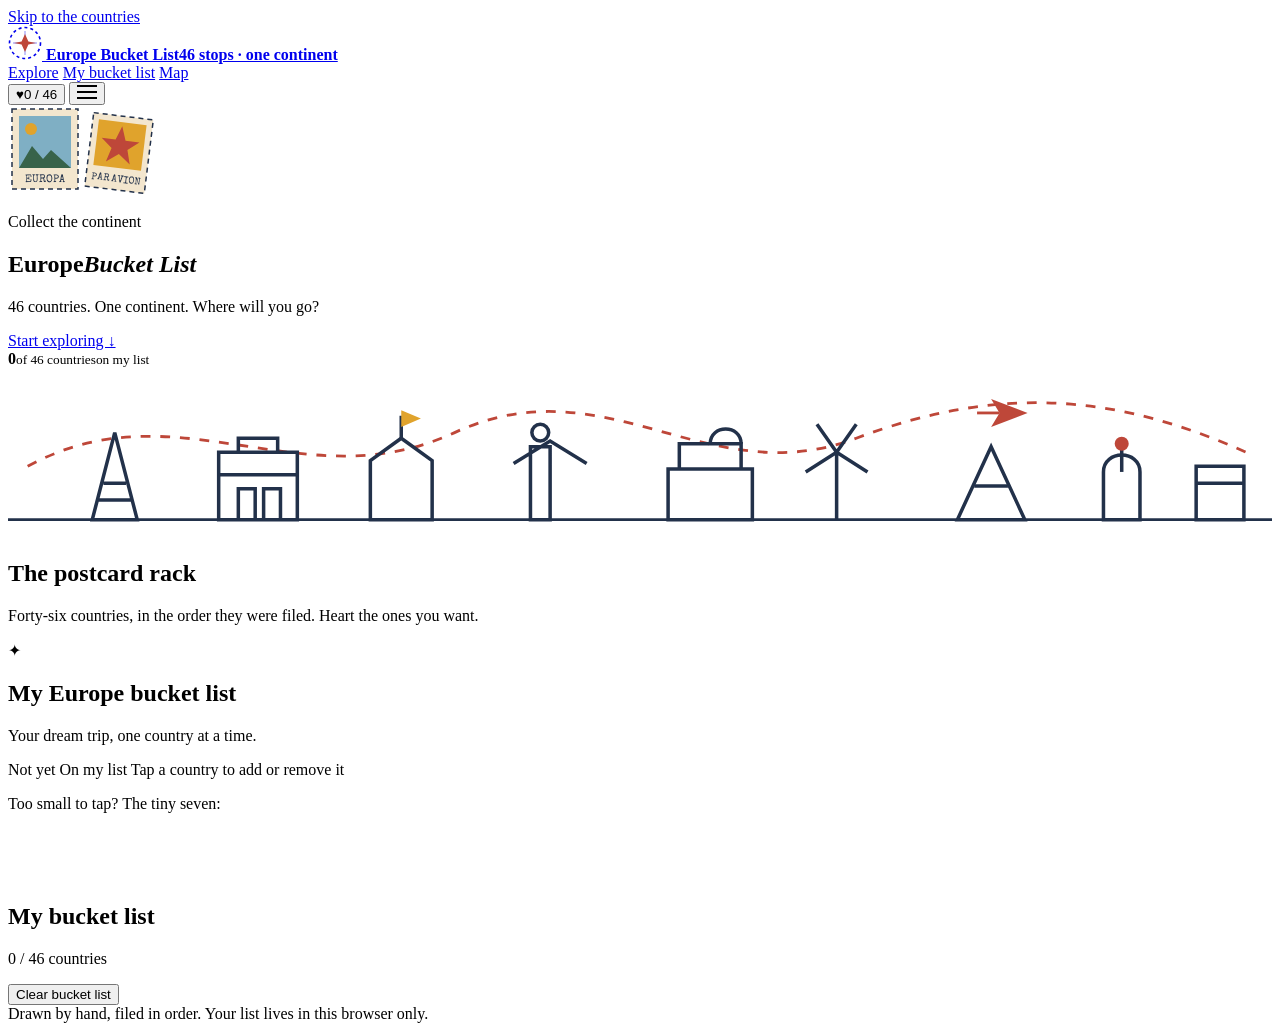
==== index.html @ f766c175 "Add files via upload" ====
<!DOCTYPE html>
<html lang="en">
<head>
<meta charset="utf-8">
<meta name="viewport" content="width=device-width, initial-scale=1, viewport-fit=cover">
<title>Europe Bucket List — 46 countries, one continent</title>
<meta name="description" content="An illustrated postcard collection of all 46 European countries. Heart the ones you want to visit and watch your dream trip appear on the map.">
<link rel="preconnect" href="https://fonts.googleapis.com">
<link rel="preconnect" href="https://fonts.gstatic.com" crossorigin>
<link href="https://fonts.googleapis.com/css2?family=Alfa+Slab+One&family=Karla:ital,wght@0,400;0,600;0,700;1,400&family=Special+Elite&display=swap" rel="stylesheet">
<link rel="stylesheet" href="assets/styles.css">
</head>
<body>
<a class="skip" href="#explore">Skip to the countries</a>

<header class="rail">
  <div class="wrap rail-in">
    <a class="brand" href="#top">
      <svg width="34" height="34" viewBox="0 0 34 34" aria-hidden="true"><circle cx="17" cy="17" r="15.5" fill="none" stroke="currentColor" stroke-width="1.6" stroke-dasharray="3 3"/><path d="M17 5v24M5 17h24" stroke="currentColor" stroke-width="1" opacity=".45"/><path d="M17 8l3.4 7.6L28 17l-7.6 1.4L17 26l-3.4-7.6L6 17l7.6-1.4z" fill="#BE4739"/></svg>
      <b>Europe Bucket List<span>46 stops · one continent</span></b>
    </a>
    <nav id="menu" aria-label="Sections">
      <a href="#explore">Explore</a>
      <a href="#bucket">My bucket list</a>
      <a href="#map-section">Map</a>
    </nav>
    <button class="tally" id="tally" aria-label="Go to my bucket list">
      <span class="beat" id="tallyHeart" aria-hidden="true">♥</span><span id="tallyNum">0 / 46</span>
    </button>
    <button class="burger" id="burger" aria-expanded="false" aria-controls="menu" aria-label="Open menu">
      <svg width="20" height="14" viewBox="0 0 20 14" aria-hidden="true"><path d="M0 1h20M0 7h20M0 13h20" stroke="currentColor" stroke-width="2"/></svg>
    </button>
  </div>
</header>

<main id="top">
<section class="hero wrap" aria-labelledby="mainTitle">
  <div class="hero-card">
    <div class="hero-stamps" aria-hidden="true">
      <svg width="74" height="88" viewBox="0 0 74 88"><path d="M4 4h66v80H4z" fill="#F3E6CE" stroke="#22314A" stroke-width="1.5" stroke-dasharray="5 4"/><rect x="11" y="11" width="52" height="52" fill="#7FAFC4"/><path d="M11 63l13-22 11 13 8-9 20 18z" fill="#38634A"/><circle cx="23" cy="24" r="6" fill="#E0A32C"/><text x="37" y="77" font-family="Special Elite, monospace" font-size="11" fill="#22314A" text-anchor="middle">EUROPA</text></svg>
      <svg width="66" height="80" viewBox="0 0 66 80" style="transform:rotate(7deg)"><path d="M3 3h60v74H3z" fill="#F3E6CE" stroke="#22314A" stroke-width="1.5" stroke-dasharray="5 4"/><rect x="9" y="9" width="48" height="46" fill="#E0A32C"/><path d="M33 13l5 14h14l-11 9 4 14-12-9-12 9 4-14-11-9h14z" fill="#BE4739"/><text x="33" y="69" font-family="Special Elite, monospace" font-size="10" fill="#22314A" text-anchor="middle">PAR AVION</text></svg>
    </div>
    <p class="hero-kicker">Collect the continent</p>
    <h1 id="mainTitle">Europe<em>Bucket List</em></h1>
    <p class="hero-sub">46 countries. One continent. Where will you go?</p>
    <div class="hero-actions">
      <a class="go" href="#explore">Start exploring ↓</a>
      <div class="progress-stamp" role="status" aria-live="polite">
        <b id="heroNum">0</b><small>of 46 countries</small><small>on my list</small>
      </div>
    </div>
    <svg class="hero-skyline" viewBox="0 0 900 120" role="img" aria-label="Illustrated skyline of European landmarks connected by a dotted flight path">
      <path d="M0 108h900" stroke="#22314A" stroke-width="2"/>
      <path d="M14 70C120 12 210 96 318 46s180 44 286 4 190-30 282 12" fill="none" stroke="#BE4739" stroke-width="2" stroke-dasharray="7 7"/>
      <g fill="#22314A">
        <path d="M60 108l16-62 16 62zM68 82h16M64 94h24" fill="none" stroke="#22314A" stroke-width="2.5"/>
        <path d="M150 108V60h56v48z" fill="none" stroke="#22314A" stroke-width="2.5"/><path d="M150 76h56M164 60V50h28v10M164 108V86h12v22M182 108V86h12v22" fill="none" stroke="#22314A" stroke-width="2.5"/>
        <path d="M258 108V66l22-16 22 16v42z" fill="none" stroke="#22314A" stroke-width="2.5"/><path d="M280 50V34" stroke="#22314A" stroke-width="2.5"/><path d="M280 30l14 6-14 6z" fill="#E0A32C"/>
        <path d="M372 108V56h14v52zM360 68l26-16 26 16" fill="none" stroke="#22314A" stroke-width="2.5"/><circle cx="379" cy="46" r="6" fill="none" stroke="#22314A" stroke-width="2.5"/>
        <path d="M470 108V72h60v36zM478 72V54h44v18" fill="none" stroke="#22314A" stroke-width="2.5"/><path d="M500 54c0-14 22-14 22 0" fill="none" stroke="#22314A" stroke-width="2.5"/>
        <path d="M590 108V60m0 0l-22 14m22-14l22 14m-22-14l-14-20m14 20l14-20" fill="none" stroke="#22314A" stroke-width="2.5"/>
        <path d="M676 108l24-52 24 52z" fill="none" stroke="#22314A" stroke-width="2.5"/><path d="M688 84h24" stroke="#22314A" stroke-width="2.5"/>
        <path d="M780 108V74c0-16 26-16 26 0v34z" fill="none" stroke="#22314A" stroke-width="2.5"/><path d="M793 58v16" stroke="#22314A" stroke-width="2.5"/><circle cx="793" cy="54" r="5" fill="#BE4739"/>
        <path d="M846 108V70h34v38zM846 82h34" fill="none" stroke="#22314A" stroke-width="2.5"/>
      </g>
      <g fill="#BE4739"><path d="M700 22l26 10-26 10 6-10z"/><path d="M706 32h-16" stroke="#BE4739" stroke-width="2"/></g>
    </svg>
  </div>
</section>

<section id="explore" aria-labelledby="exploreTitle">
  <div class="wrap sect-head">
    <h2 id="exploreTitle">The postcard rack</h2>
    <p>Forty-six countries, in the order they were filed. Heart the ones you want.</p>
    <div class="rule-line" aria-hidden="true"><i></i>✦<i></i></div>
  </div>
  <div class="wrap deck" id="deck"></div>
</section>

<section id="map-section" class="mapsection" aria-labelledby="mapTitle">
  <div class="wrap sect-head">
    <h2 id="mapTitle">My Europe bucket list</h2>
    <p>Your dream trip, one country at a time.</p>
  </div>
  <div class="wrap">
    <div class="map-frame">
      <div class="map-scroll" id="mapScroll"></div>
      <div class="tip" id="tip" role="status" aria-live="off"></div>
      <div class="map-legend">
        <span><i style="background:var(--land)"></i> Not yet</span>
        <span><i style="background:var(--red)"></i> On my list</span>
        <span class="type">Tap a country to add or remove it</span>
      </div>
      <div class="micro-rail">
        <p>Too small to tap? The tiny seven:</p>
        <div id="microRail"></div>
      </div>
    </div>
  </div>
</section>

<section id="bucket" aria-labelledby="bucketTitle">
  <div class="wrap" style="padding-top:clamp(2rem,6vw,3.4rem)">
    <div class="list-frame">
      <div class="list-top">
        <h2 id="bucketTitle">My bucket list</h2>
        <p class="count-line"><span id="countLine">0 / 46 countries</span></p>
      </div>
      <div class="bar" aria-hidden="true"><i id="bar"></i></div>
      <div id="listBody"></div>
      <button class="clear" id="clearBtn">Clear bucket list</button>
    </div>
  </div>
</section>
</main>

<footer class="wrap">Drawn by hand, filed in order. Your list lives in this browser only.</footer>

<dialog id="confirmDlg">
  <h3>Clear the whole list?</h3>
  <p>This removes every country you've hearted. It can't be undone.</p>
  <div class="dlg-actions">
    <button class="yes" id="confirmYes">Yes, clear it</button>
    <button class="no" id="confirmNo">Keep my list</button>
  </div>
</dialog>
<div class="toast" id="toast" role="status" aria-live="polite"></div>
<script src="assets/map.js"></script>
<script src="assets/data.js"></script>
<script src="assets/scenes.js"></script>
<script src="assets/app.js"></script>
</body>
</html>
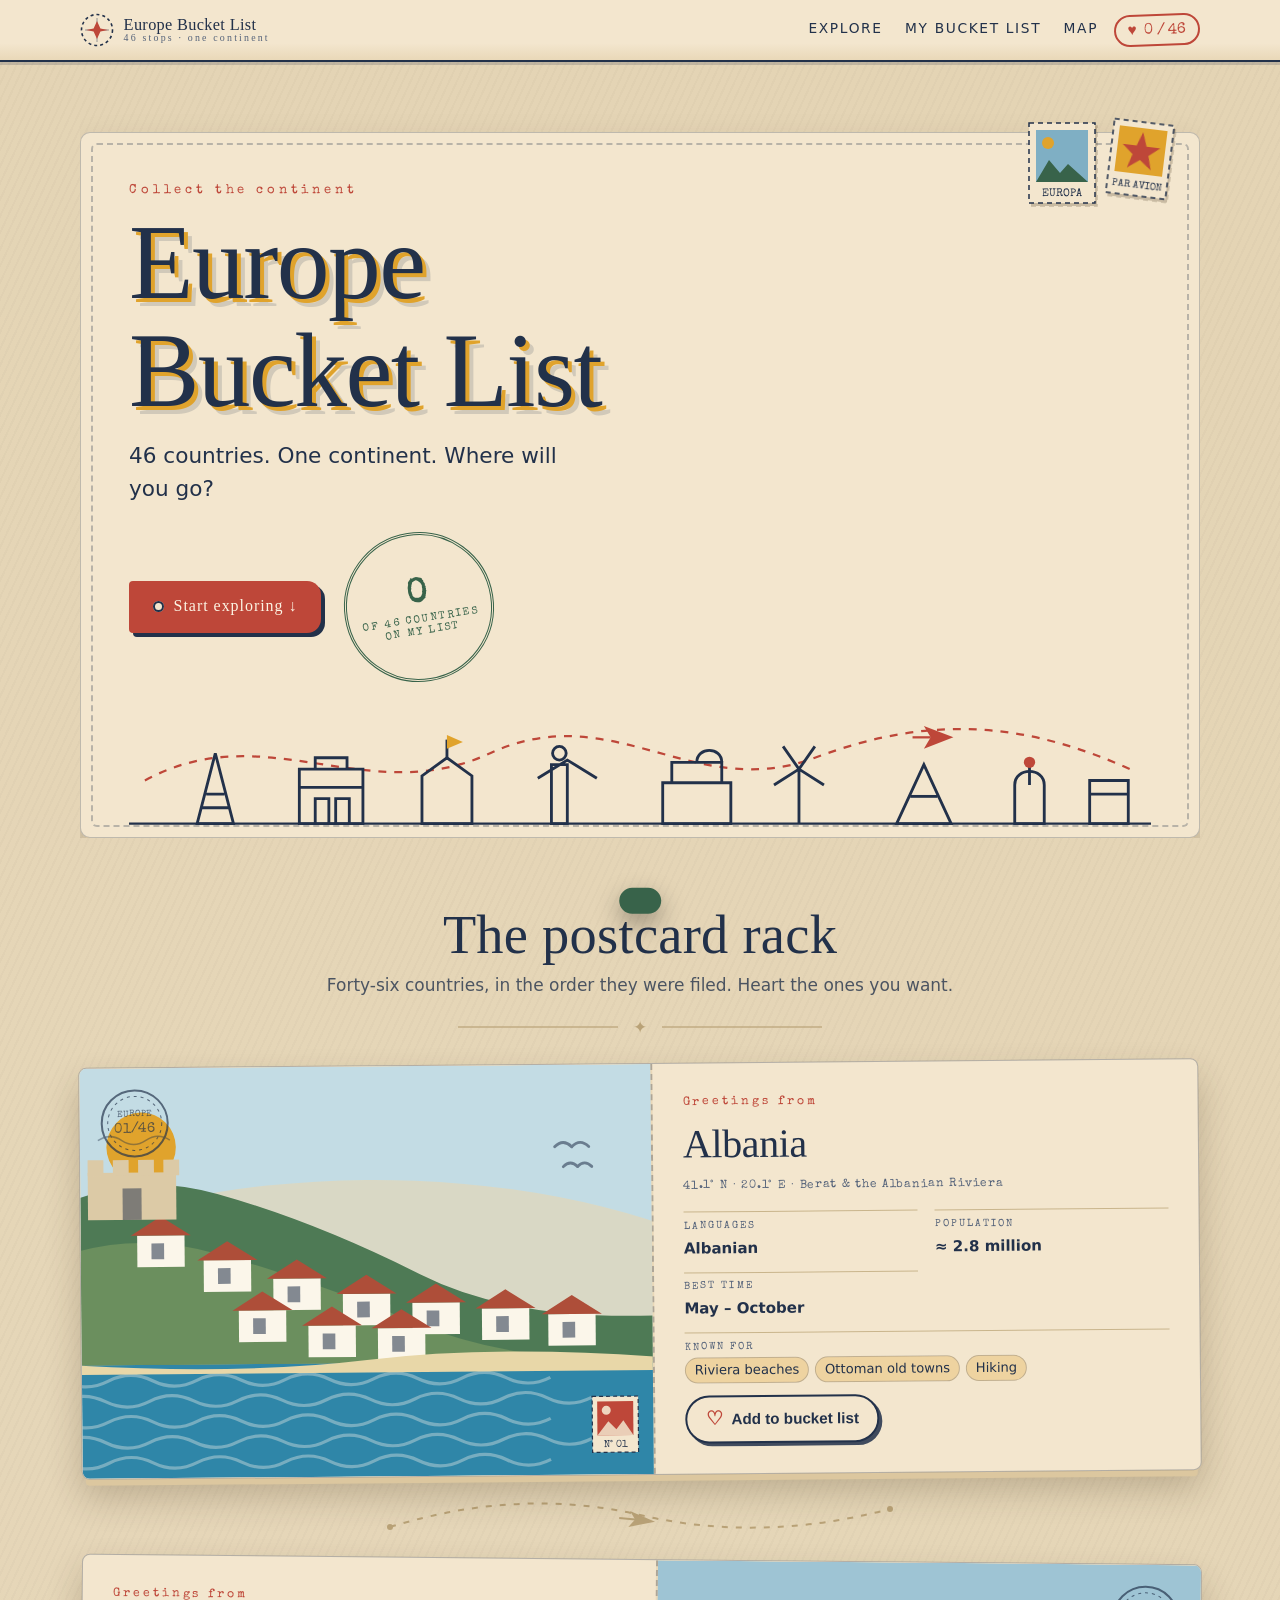
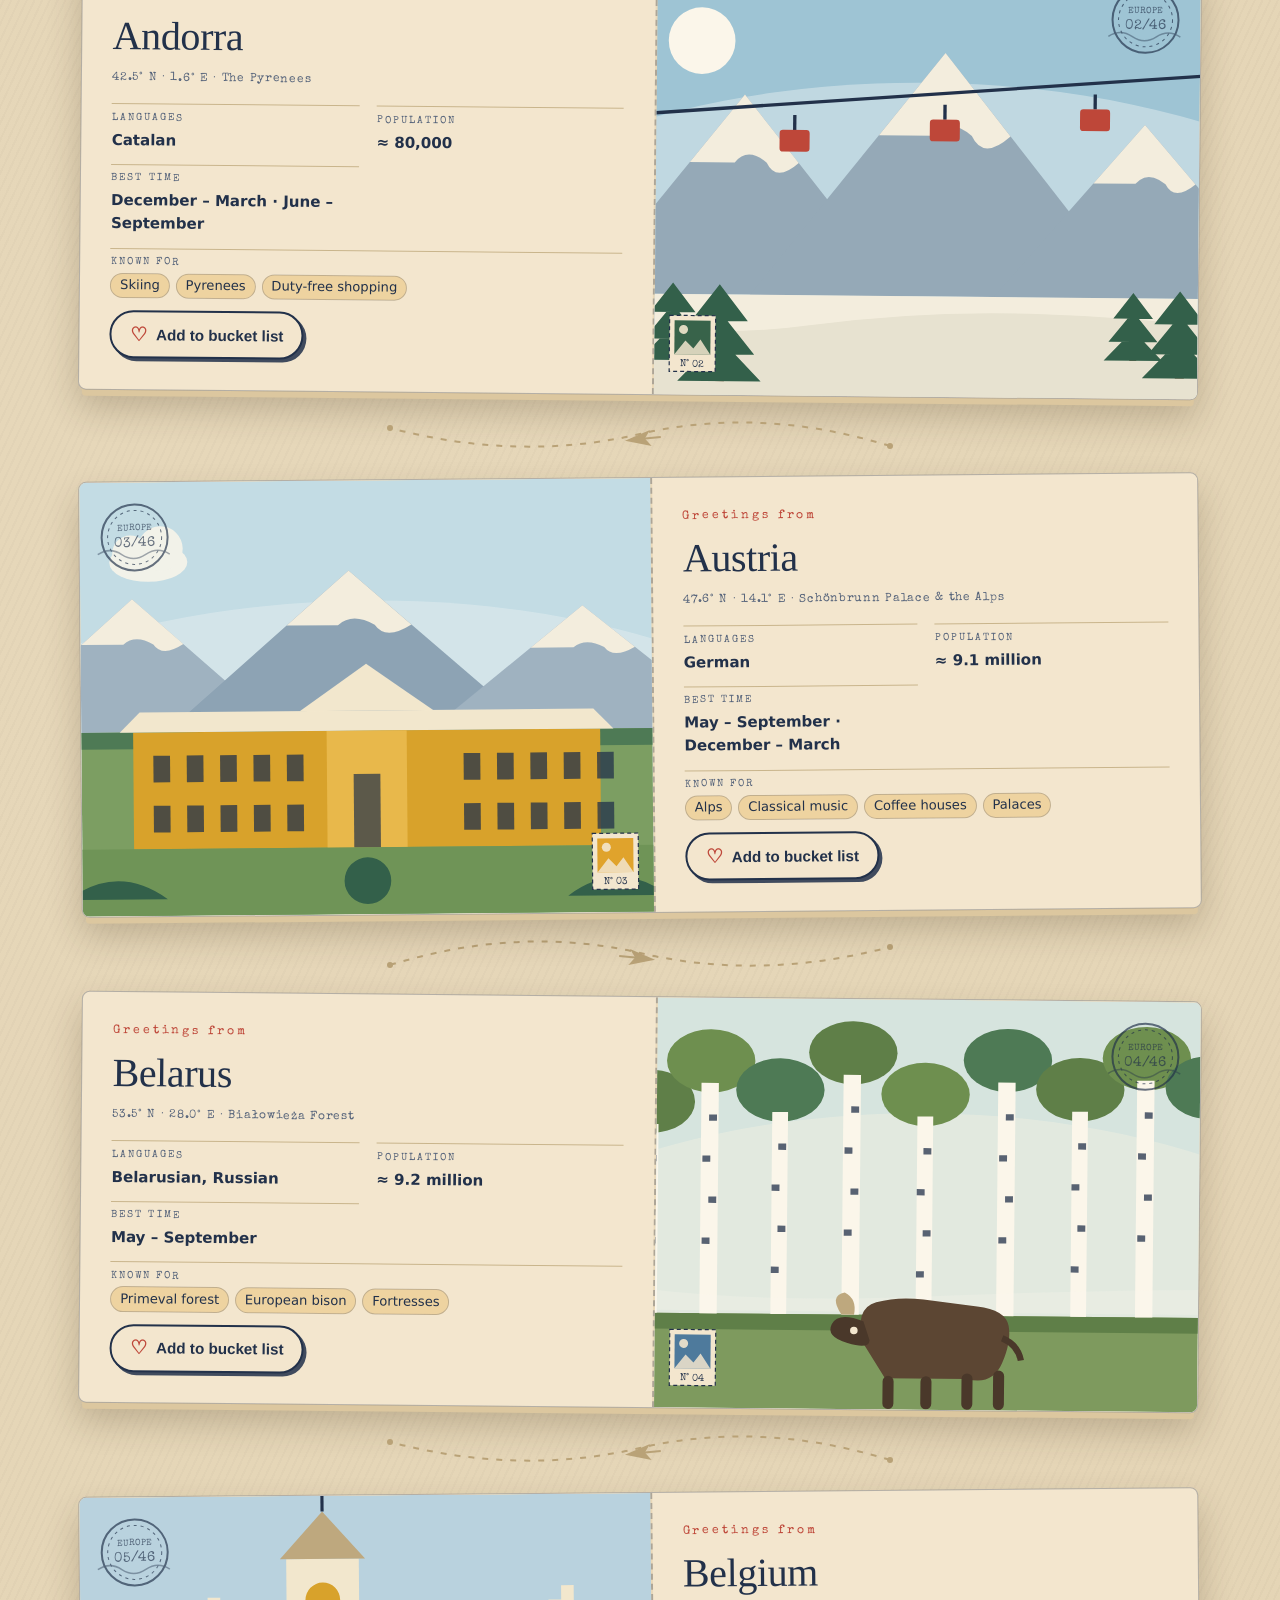
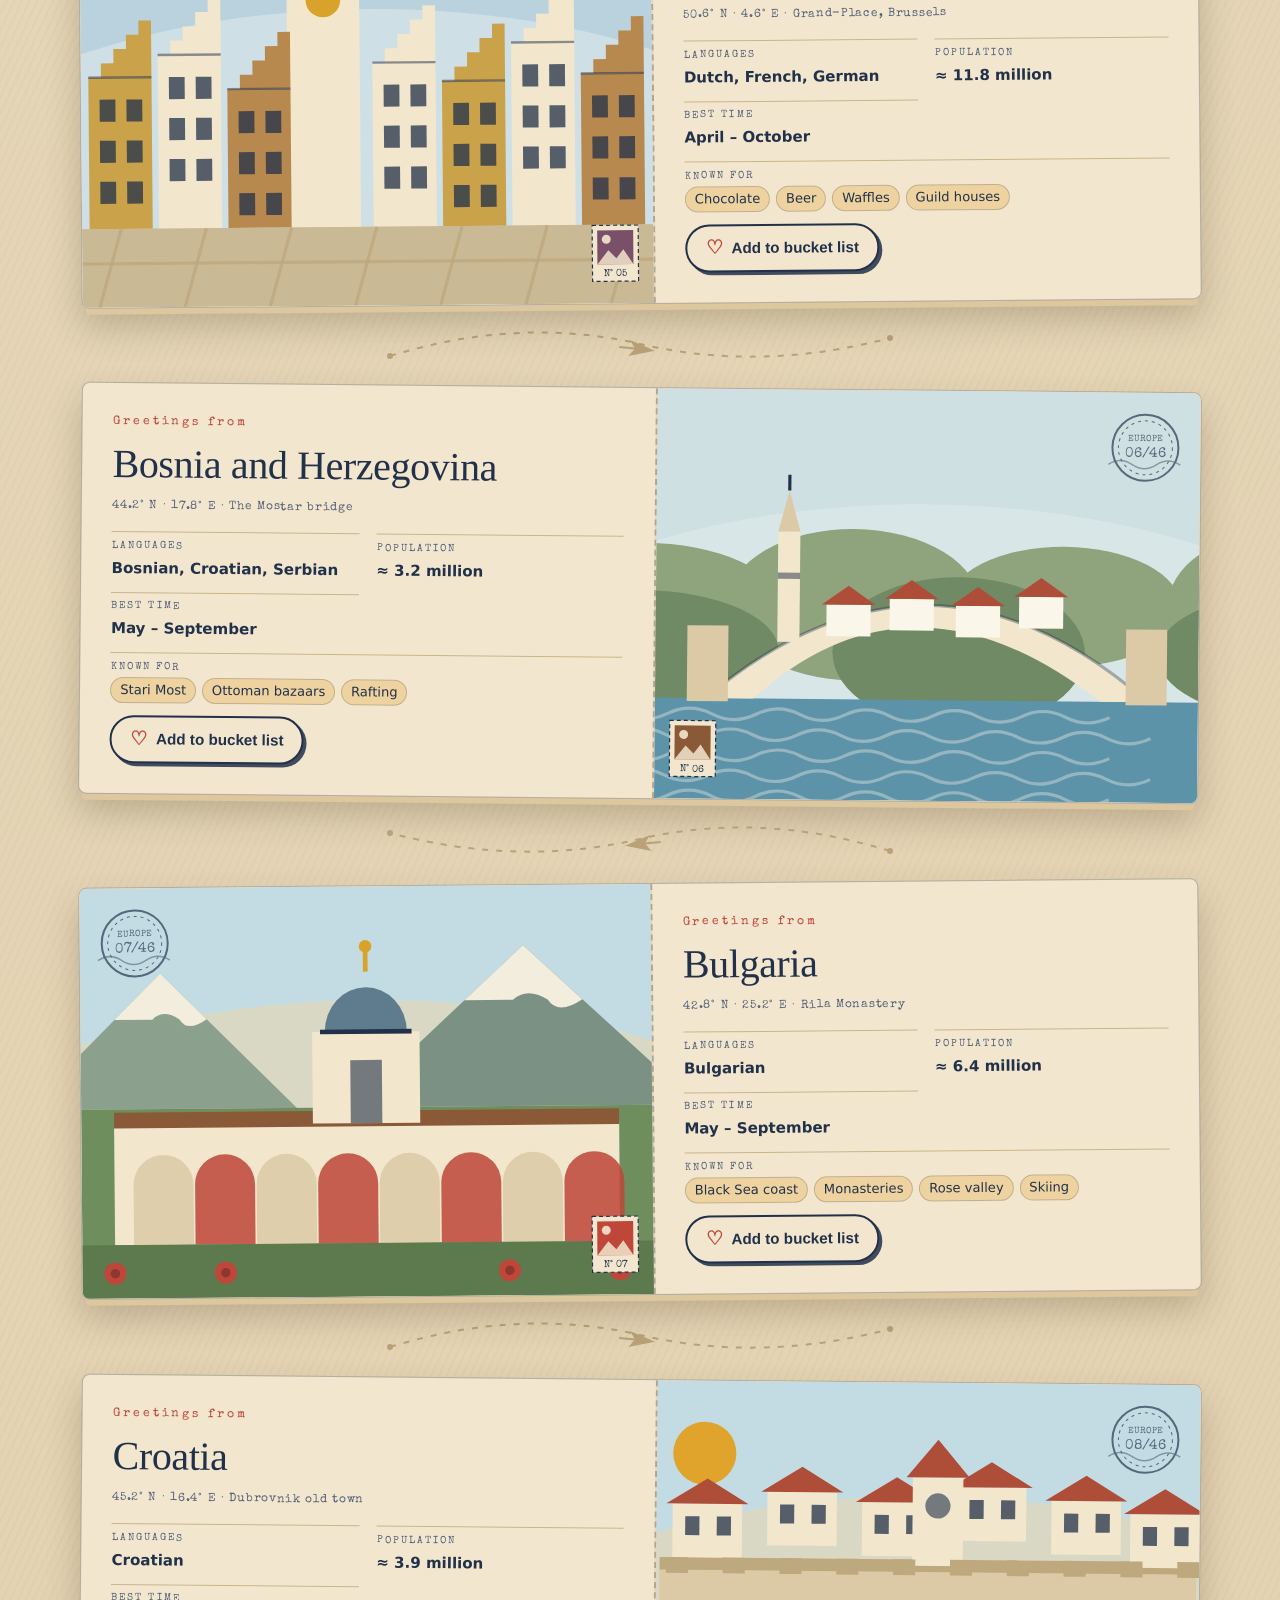
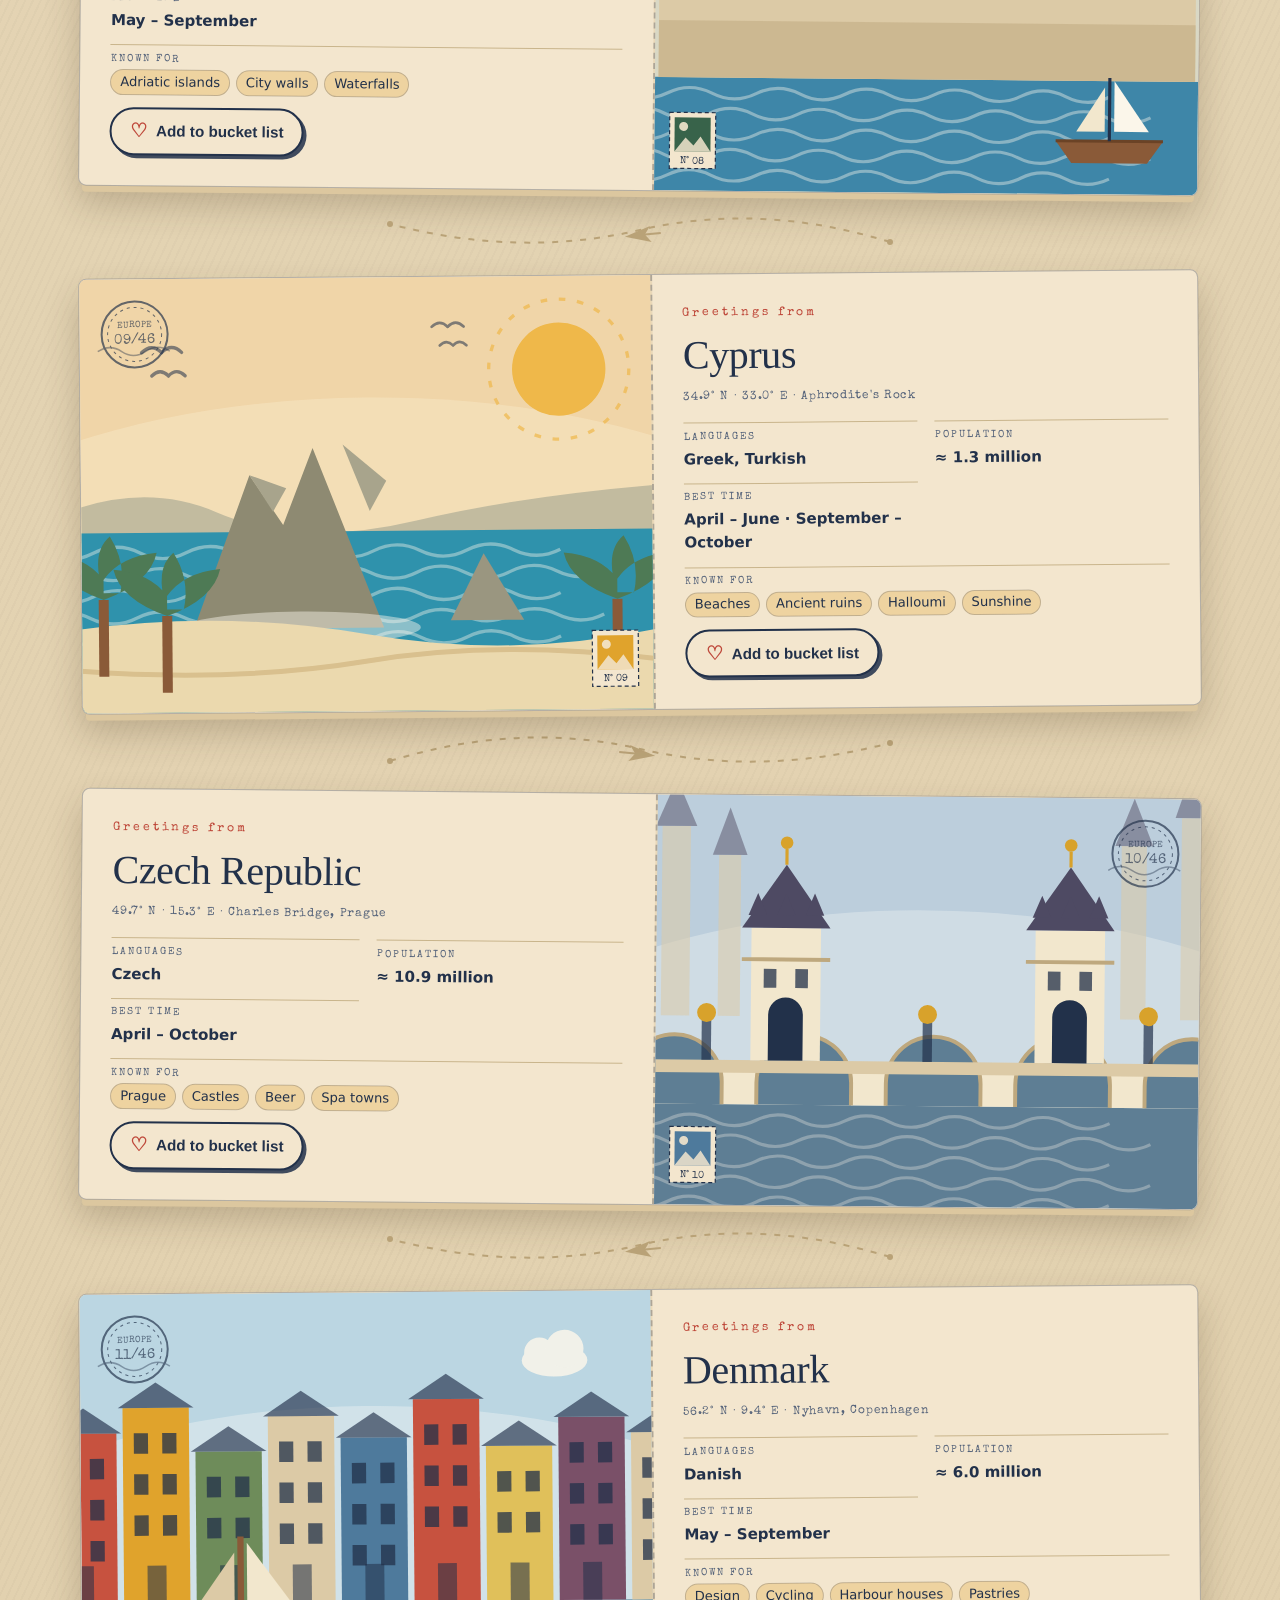
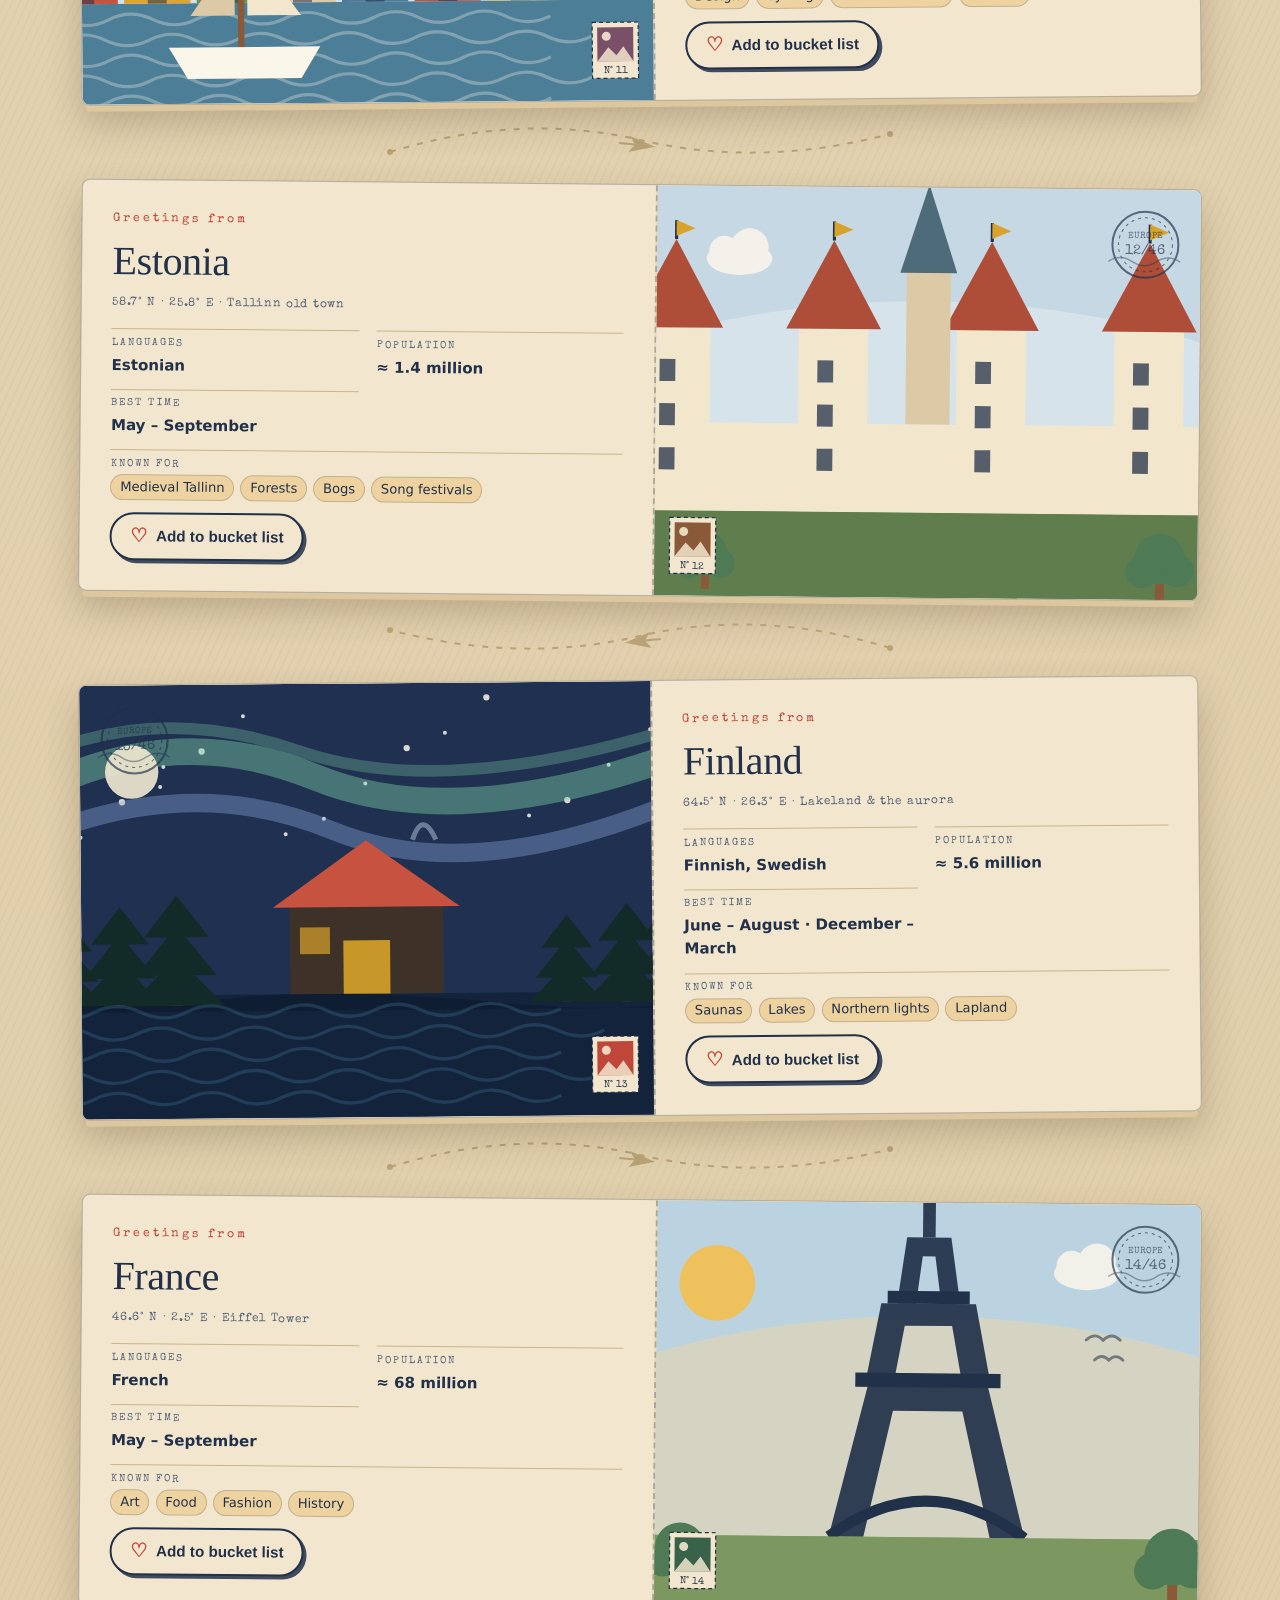
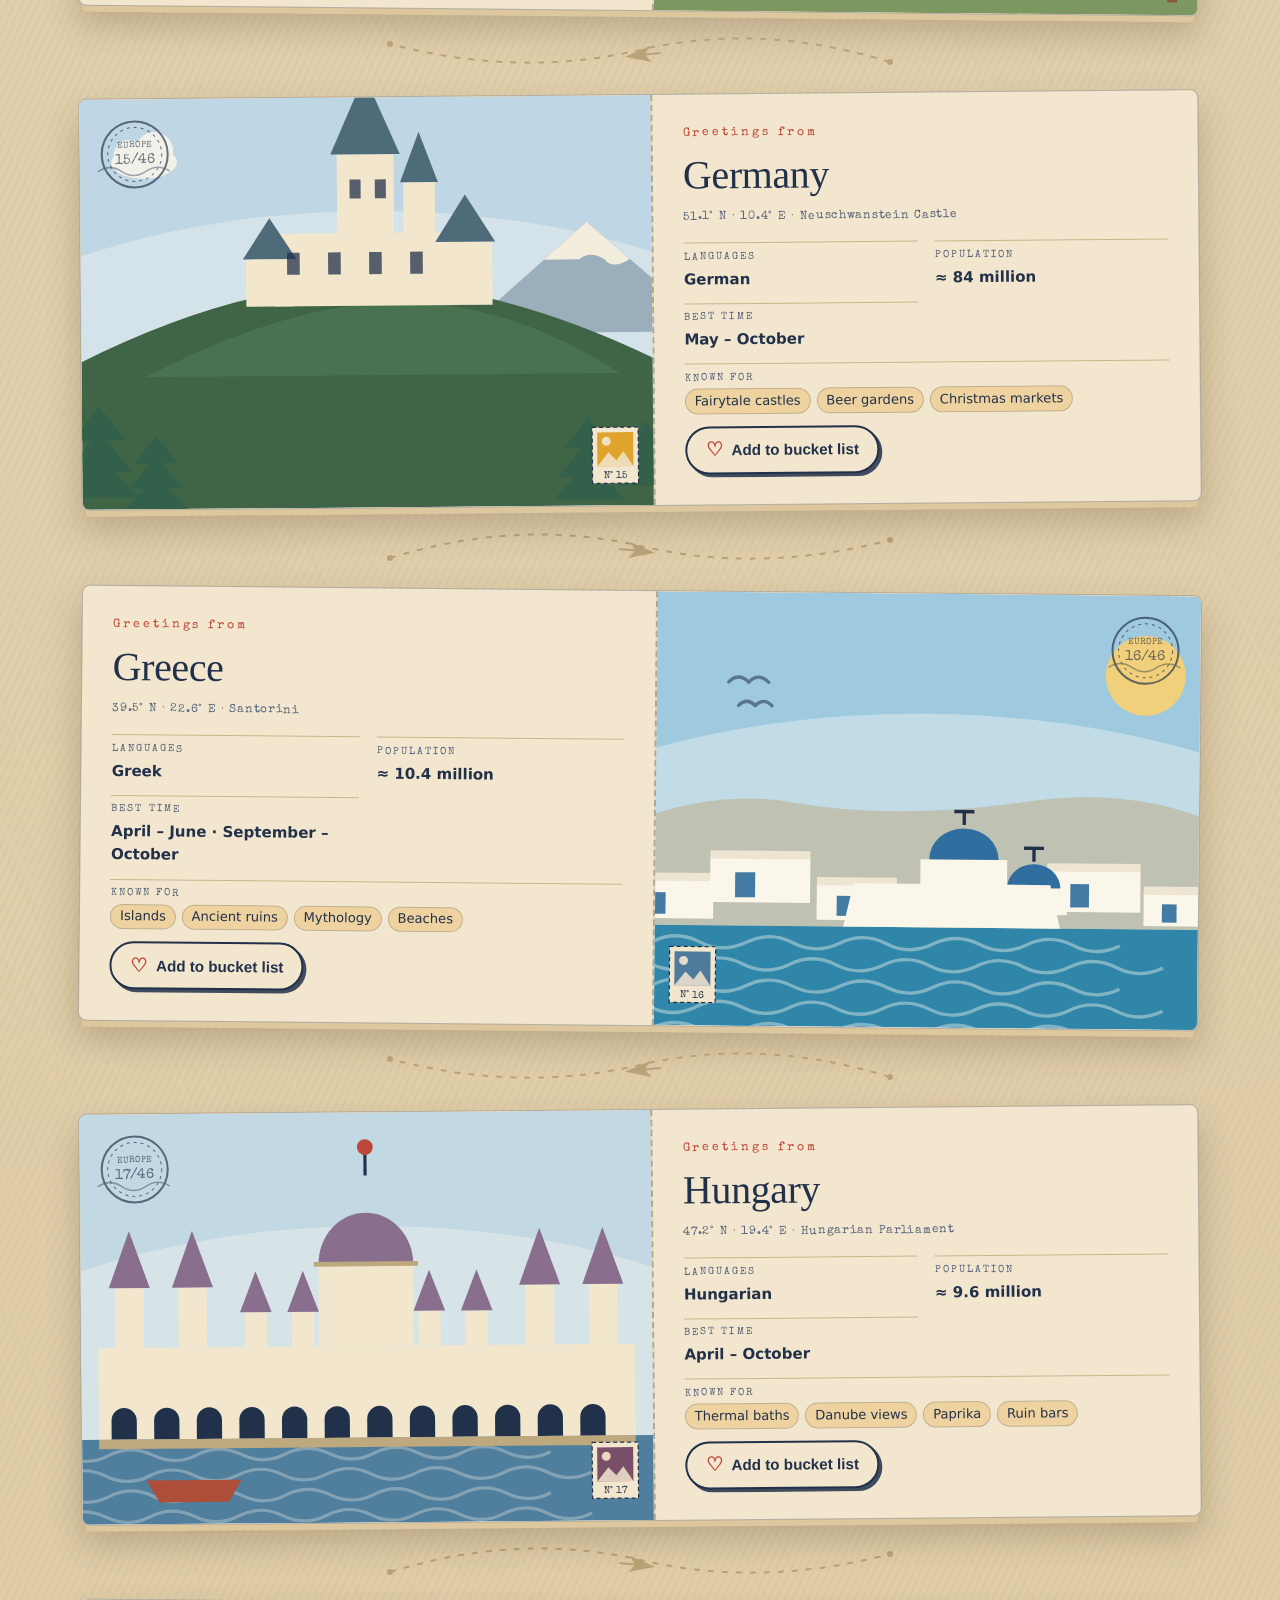
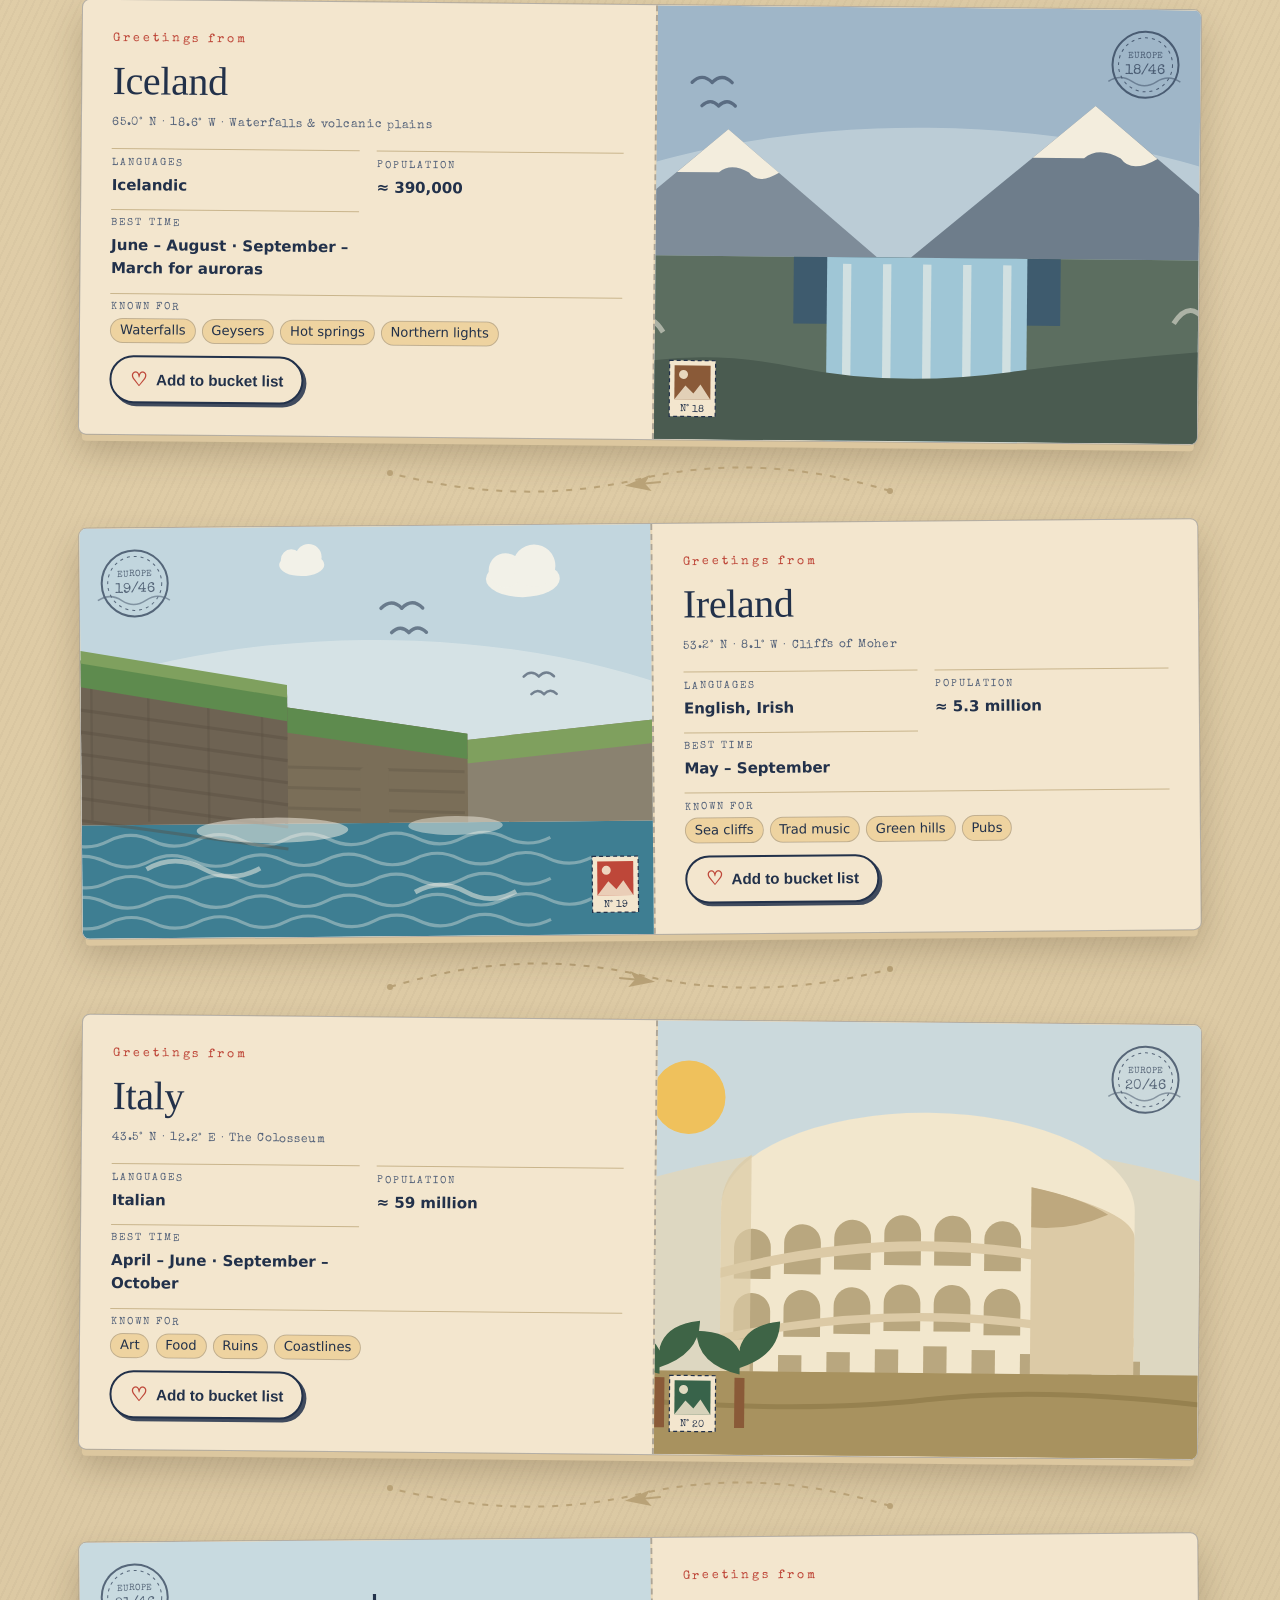
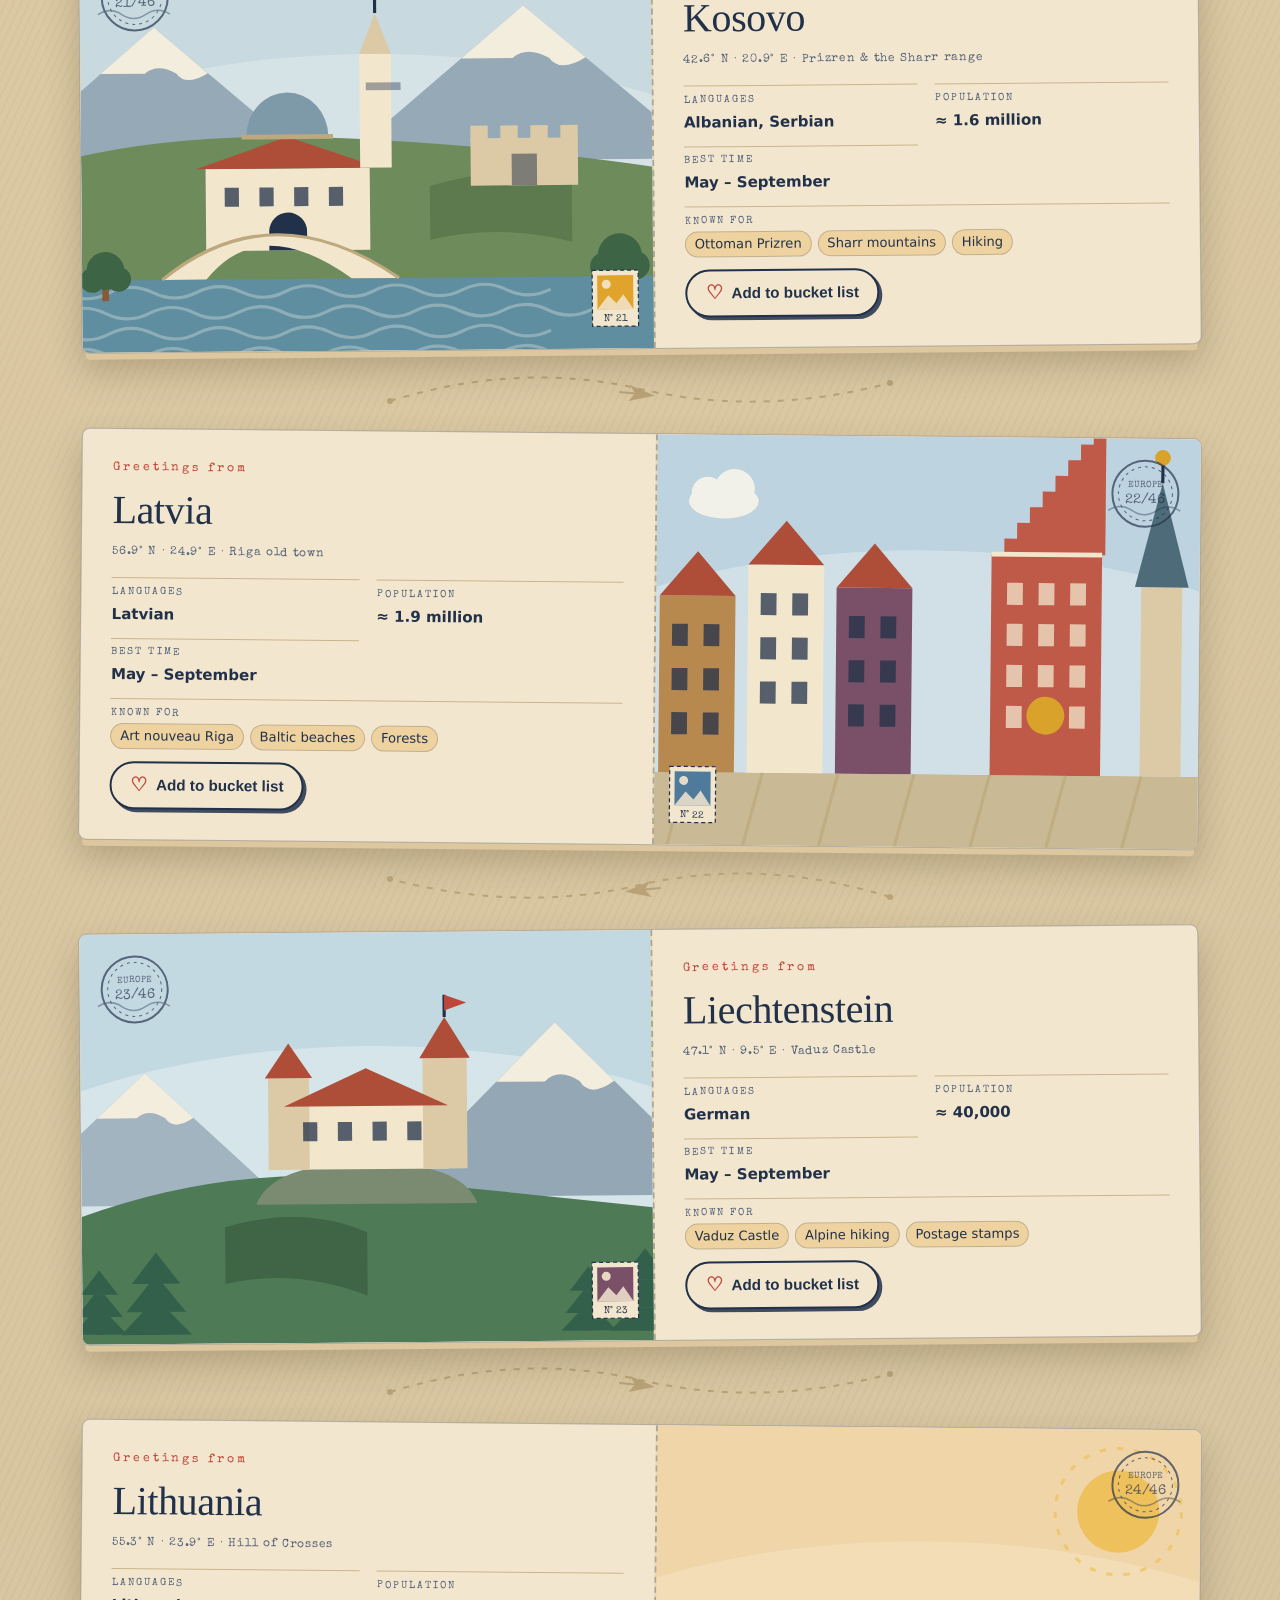
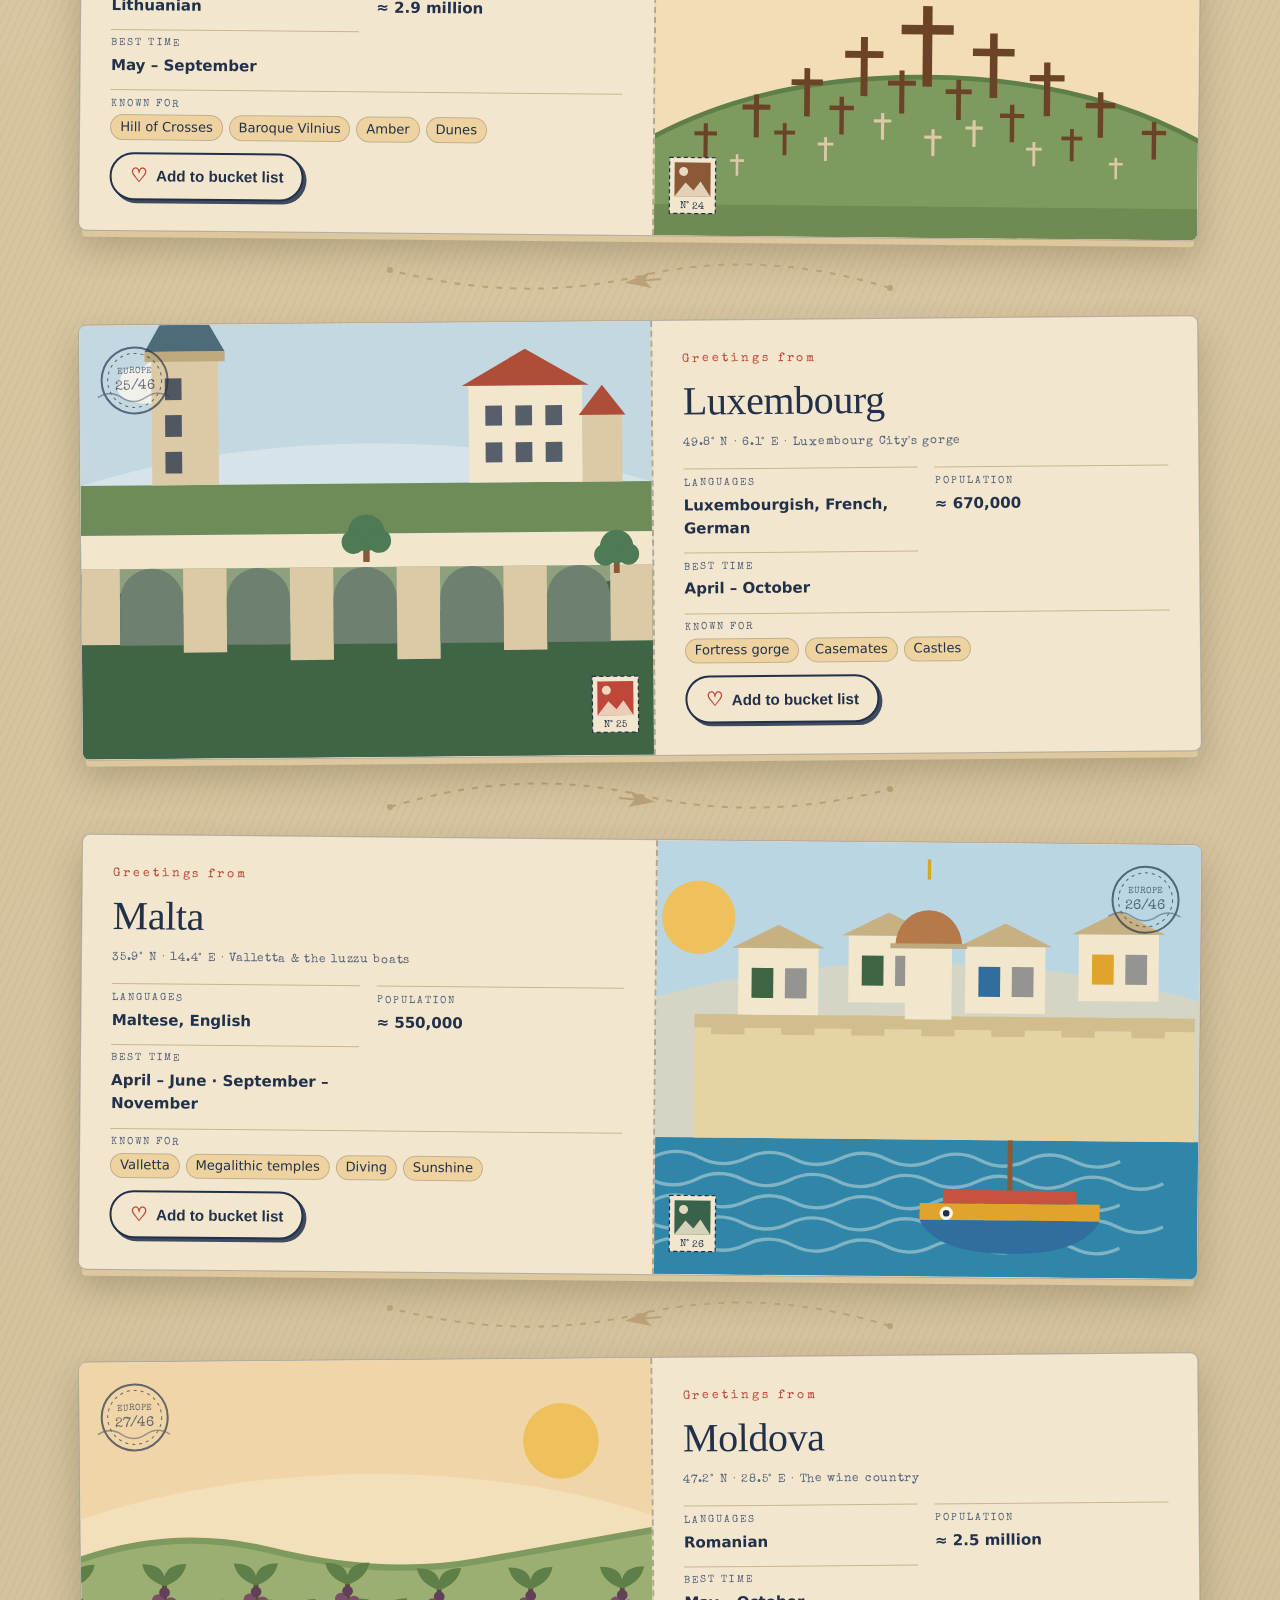
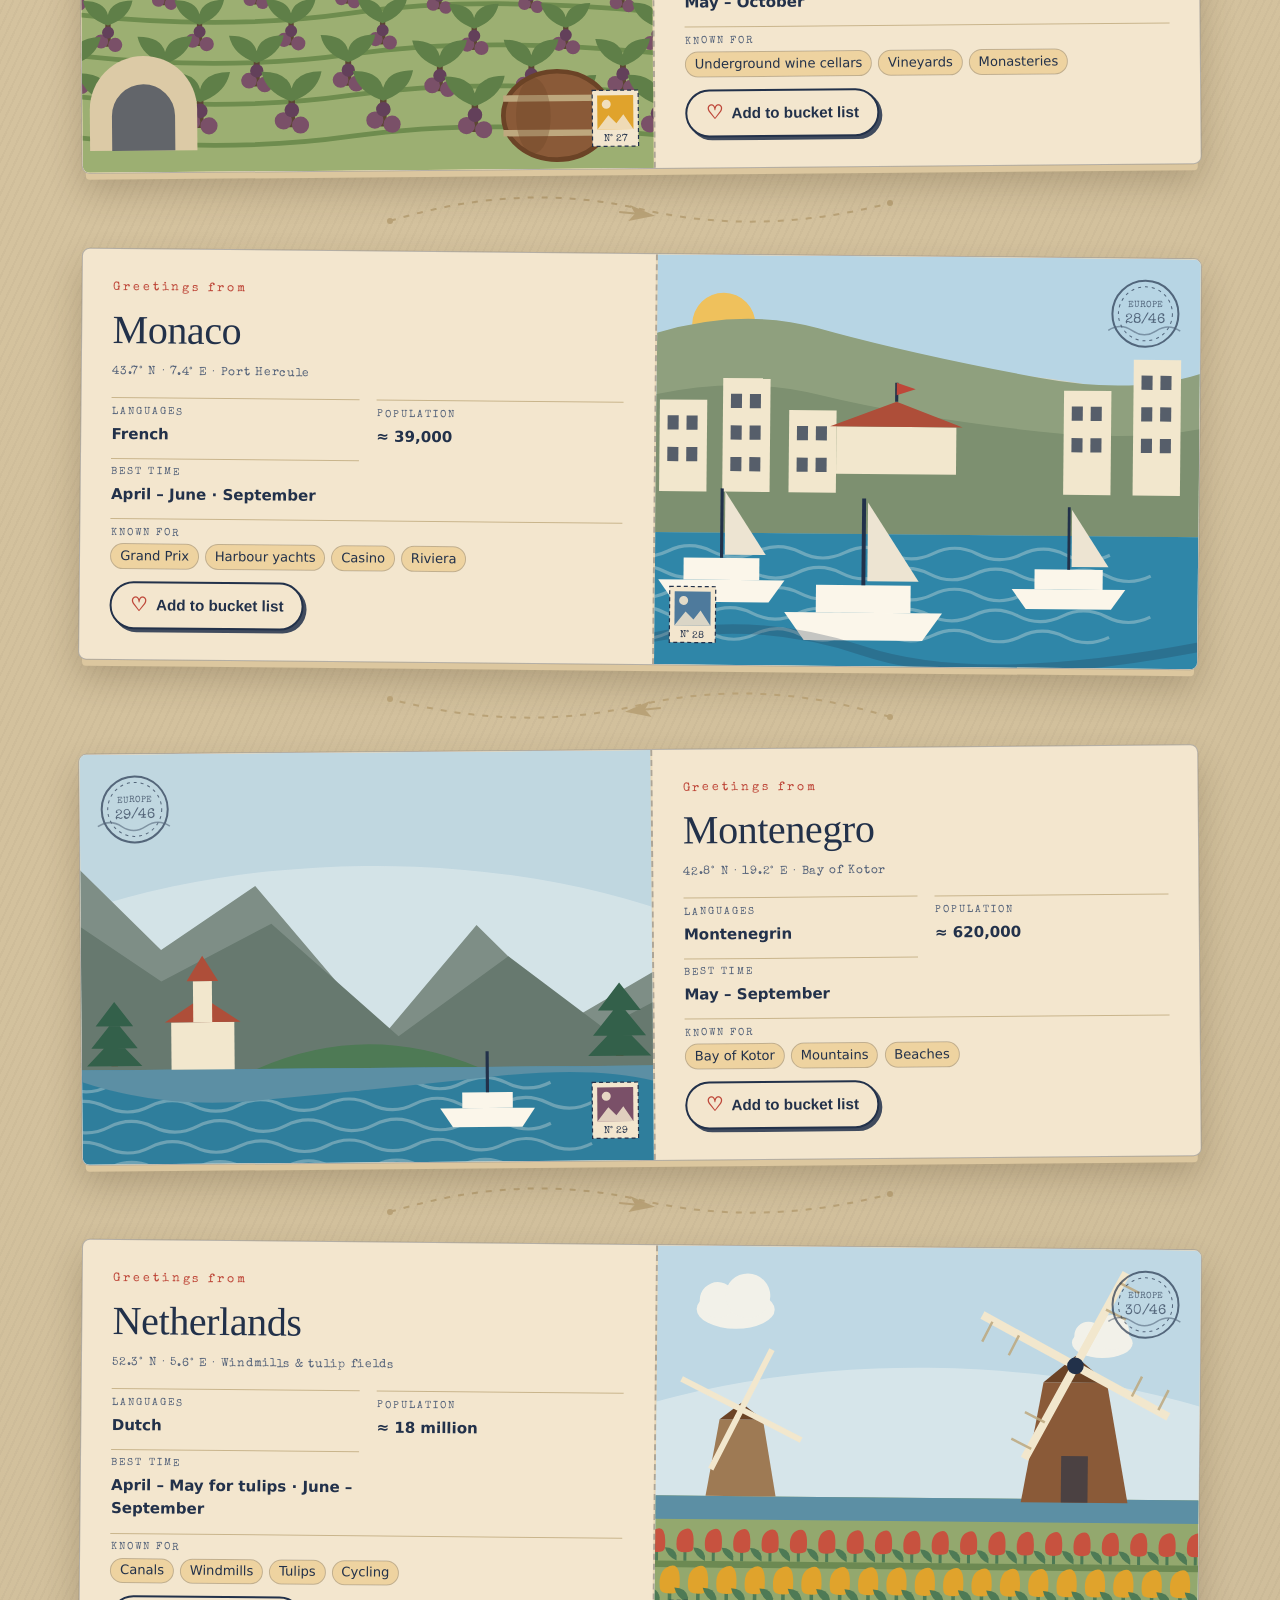
==== commit 4b256bb1: "Update stylesheet and script paths in index.html" ====
--- a/index.html
+++ b/index.html
@@ -8,7 +8,7 @@
 <link rel="preconnect" href="https://fonts.googleapis.com">
 <link rel="preconnect" href="https://fonts.gstatic.com" crossorigin>
 <link href="https://fonts.googleapis.com/css2?family=Alfa+Slab+One&family=Karla:ital,wght@0,400;0,600;0,700;1,400&family=Special+Elite&display=swap" rel="stylesheet">
-<link rel="stylesheet" href="assets/styles.css">
+<link rel="stylesheet" href="styles.css">
 </head>
 <body>
 <a class="skip" href="#explore">Skip to the countries</a>
@@ -125,9 +125,9 @@
   </div>
 </dialog>
 <div class="toast" id="toast" role="status" aria-live="polite"></div>
-<script src="assets/map.js"></script>
-<script src="assets/data.js"></script>
-<script src="assets/scenes.js"></script>
-<script src="assets/app.js"></script>
+<script src="map.js"></script>
+<script src="data.js"></script>
+<script src="scenes.js"></script>
+<script src="app.js"></script>
 </body>
 </html>
--- a/styles.css
+++ b/styles.css
@@ -0,0 +1,288 @@
+:root{
+  color-scheme: light dark;
+  box-sizing:border-box;
+  padding-top:env(safe-area-inset-top,0px);
+  padding-bottom:env(safe-area-inset-bottom,0px);
+  --paper:#F3E6CE; --paper-2:#E9D8B8; --paper-3:#DCC79F;
+  --ink:#22314A; --ink-2:#55637A; --rule:#C9B58C;
+  --red:#BE4739; --mustard:#E0A32C; --forest:#38634A; --sky:#7FAFC4; --brown:#8A5A38;
+  --ground:#DFCCA6; --ground-ink:#22314A; --ground-soft:#B9A277;
+  --sea:#A9C9D6; --land:#EADCBC; --land-line:#9E8A62;
+  --shadow:rgba(63,45,22,.24);
+  --tag:#3C6650;
+}
+@media (prefers-color-scheme: dark){
+  :root:not([data-theme="light"]){
+    --ground:#14202B; --ground-ink:#F0E3C9; --ground-soft:#6B7C8C;
+    --sea:#1D3140; --land:#E3D4B4; --land-line:#8A7853;
+    --shadow:rgba(0,0,0,.55);
+  }
+}
+:root[data-theme="dark"]{
+  --ground:#14202B; --ground-ink:#F0E3C9; --ground-soft:#6B7C8C;
+  --sea:#1D3140; --land:#E3D4B4; --land-line:#8A7853;
+  --shadow:rgba(0,0,0,.55);
+}
+*,*::before,*::after{box-sizing:inherit}
+html{scroll-behavior:smooth; scroll-padding-top:calc(env(safe-area-inset-top,0px) + 78px); -webkit-text-size-adjust:100%}
+body{
+  margin:0; background:var(--ground); color:var(--ground-ink);
+  font-family:Karla,system-ui,-apple-system,"Segoe UI",sans-serif;
+  font-size:17px; line-height:1.55; overflow-x:hidden;
+  background-image:
+    radial-gradient(circle at 12% 8%, rgba(255,255,255,.22), transparent 34%),
+    radial-gradient(circle at 88% 62%, rgba(0,0,0,.07), transparent 40%),
+    repeating-linear-gradient(115deg, rgba(0,0,0,.022) 0 2px, transparent 2px 7px);
+}
+img,svg{max-width:100%}
+h1,h2,h3{font-family:"Alfa Slab One",Georgia,serif; font-weight:400; line-height:1.02; margin:0; letter-spacing:.005em}
+p{margin:0}
+:where(a,button,[tabindex]):focus-visible{outline:3px dashed var(--red); outline-offset:3px; border-radius:2px}
+.type{font-family:"Special Elite",Courier,monospace}
+.skip{position:absolute; left:-9999px; top:0; background:var(--paper); color:var(--ink); padding:.7rem 1rem; z-index:99}
+.skip:focus{left:8px; top:8px}
+.wrap{width:min(1120px,92vw); margin-inline:auto}
+
+/* ---------- sticky rail ---------- */
+.rail{
+  position:sticky; top:env(safe-area-inset-top,0px); z-index:40;
+  background:linear-gradient(180deg,var(--paper) 0%, var(--paper) 72%, var(--paper-2) 100%);
+  border-bottom:2px solid var(--ink); color:var(--ink);
+  box-shadow:0 3px 0 rgba(34,49,74,.18);
+}
+.rail-in{display:flex; align-items:center; gap:1rem; min-height:60px; padding-block:.45rem}
+.brand{display:flex; align-items:center; gap:.6rem; margin-right:auto; text-decoration:none; color:inherit}
+.brand svg{flex:none}
+.brand b{font-family:"Alfa Slab One",serif; font-weight:400; font-size:1.02rem; letter-spacing:.02em; line-height:1.05}
+.brand span{display:block; font-size:.62rem; letter-spacing:.22em; color:var(--ink-2)}
+.rail nav{display:flex; gap:1.4rem}
+.rail nav a{color:var(--ink); text-decoration:none; font-size:.86rem; letter-spacing:.12em; text-transform:uppercase; padding:.3rem 0; border-bottom:2px solid transparent}
+.rail nav a:hover{border-bottom-color:var(--red)}
+.tally{
+  display:inline-flex; align-items:baseline; gap:.42rem; border:2px solid var(--red); color:var(--red);
+  background:none; cursor:pointer; padding:.3rem .72rem; border-radius:999px; font-family:"Special Elite",monospace;
+  font-size:.95rem; transform:rotate(-2deg); transition:transform .18s ease, background-color .18s ease;
+}
+.tally:hover{background:rgba(190,71,57,.1); transform:rotate(-2deg) scale(1.04)}
+.tally .beat{display:inline-block}
+.burger{display:none; background:none; border:2px solid var(--ink); border-radius:8px; padding:.35rem .5rem; cursor:pointer; color:var(--ink)}
+
+/* ---------- hero ---------- */
+.hero{position:relative; padding:clamp(2.2rem,6vw,4.4rem) 0 0; overflow:hidden}
+.hero-card{
+  position:relative; background:var(--paper); color:var(--ink); border-radius:10px;
+  padding:clamp(1.6rem,4vw,3rem) clamp(1.2rem,4vw,3rem) 0;
+  box-shadow:0 18px 0 -6px var(--paper-3), 0 26px 44px var(--shadow);
+  border:1px solid rgba(34,49,74,.25);
+}
+.hero-card::before{
+  content:""; position:absolute; inset:10px; border:2px dashed rgba(34,49,74,.28); border-radius:6px; pointer-events:none;
+}
+.hero-kicker{font-family:"Special Elite",monospace; font-size:.8rem; letter-spacing:.3em; color:var(--red)}
+.hero h1{
+  font-size:clamp(2.6rem,10.5vw,6.6rem); margin:.5rem 0 .2rem; letter-spacing:-.015em;
+  text-shadow:4px 4px 0 var(--mustard), 8px 8px 0 rgba(34,49,74,.16);
+}
+.hero h1 em{font-style:normal; display:block}
+.hero-sub{font-size:clamp(1rem,2.4vw,1.35rem); max-width:34ch; margin-top:.9rem}
+.hero-actions{display:flex; flex-wrap:wrap; gap:1rem 1.4rem; align-items:center; margin:1.6rem 0 .4rem}
+.go{
+  display:inline-flex; align-items:center; gap:.6rem; background:var(--red); color:#FCF4E4; text-decoration:none;
+  font-family:"Alfa Slab One",serif; font-size:1rem; letter-spacing:.06em; padding:.85rem 1.5rem;
+  border-radius:4px 14px 14px 4px; box-shadow:4px 4px 0 var(--ink); position:relative;
+  transition:transform .15s ease, box-shadow .15s ease;
+}
+.go::before{content:""; width:11px; height:11px; border-radius:50%; background:var(--paper); box-shadow:inset 0 0 0 2px var(--ink)}
+.go:hover{transform:translate(-2px,-2px); box-shadow:6px 6px 0 var(--ink)}
+.go:active{transform:translate(2px,2px); box-shadow:2px 2px 0 var(--ink)}
+.progress-stamp{
+  display:flex; flex-direction:column; align-items:center; justify-content:center; text-align:center;
+  width:150px; height:150px; border:3px double var(--forest); color:var(--forest); border-radius:50%;
+  transform:rotate(-9deg); font-family:"Special Elite",monospace; line-height:1.15; padding:.4rem;
+}
+.progress-stamp b{font-size:2.1rem; display:block; letter-spacing:-.02em}
+.progress-stamp small{font-size:.66rem; letter-spacing:.16em; text-transform:uppercase}
+.hero-skyline{display:block; width:100%; margin-top:1.2rem}
+.hero-stamps{position:absolute; top:-14px; right:clamp(-6px,2vw,28px); display:flex; gap:.5rem; z-index:2}
+.hero-stamps > *{filter:drop-shadow(2px 3px 0 var(--shadow))}
+
+/* ---------- section headings ---------- */
+.sect-head{text-align:center; padding:clamp(2.6rem,7vw,4.4rem) 0 1.4rem}
+.sect-head h2{font-size:clamp(1.9rem,5.6vw,3.4rem)}
+.sect-head p{color:var(--ground-ink); opacity:.78; margin-top:.5rem}
+.rule-line{display:flex; align-items:center; gap:.9rem; justify-content:center; margin-top:1rem; color:var(--ground-soft)}
+.rule-line i{height:2px; background:currentColor; width:min(160px,22vw); display:block; opacity:.6}
+
+/* ---------- postcards ---------- */
+.deck{display:flex; flex-direction:column; align-items:center; padding-bottom:1rem}
+.pc{
+  --tilt:-.5deg;
+  position:relative; width:100%; display:grid; grid-template-columns:minmax(0,1.05fr) minmax(0,1fr);
+  background:var(--paper); color:var(--ink); border-radius:8px; overflow:hidden;
+  border:1px solid rgba(34,49,74,.3); box-shadow:0 10px 0 -4px var(--paper-3), 0 18px 34px var(--shadow);
+  transform:rotate(var(--tilt)) translateY(26px); opacity:0; transition:transform .6s cubic-bezier(.19,1,.22,1), opacity .6s ease;
+}
+.pc.alt{--tilt:.55deg}
+.pc.in{transform:rotate(var(--tilt)) translateY(0); opacity:1}
+.pc.alt .pc-art{order:2}
+.pc-art{position:relative; background:var(--paper-2); border-right:2px dashed rgba(34,49,74,.3)}
+.pc.alt .pc-art{border-right:0; border-left:2px dashed rgba(34,49,74,.3)}
+.pc-art svg.scene{display:block; width:100%; height:100%; min-height:230px}
+.pc-body{padding:clamp(1.1rem,2.6vw,1.9rem); display:flex; flex-direction:column; gap:.75rem}
+.greet{font-family:"Special Elite",monospace; font-size:.76rem; letter-spacing:.24em; color:var(--red)}
+.pc h3{font-size:clamp(1.55rem,3.7vw,2.5rem); letter-spacing:-.01em}
+.meta{font-family:"Special Elite",monospace; font-size:.74rem; color:var(--ink-2); letter-spacing:.06em}
+.facts{display:grid; grid-template-columns:repeat(2,minmax(0,1fr)); gap:.75rem 1.1rem; margin:.25rem 0 0}
+.facts > div{border-top:1px solid var(--rule); padding-top:.4rem}
+.facts dt{font-family:"Special Elite",monospace; font-size:.64rem; letter-spacing:.2em; color:var(--ink-2); text-transform:uppercase}
+.facts dd{margin:.12rem 0 0; font-size:.94rem; font-weight:600}
+.knownfor{grid-column:1 / -1}
+.knownfor dd{display:flex; flex-wrap:wrap; gap:.3rem .38rem; font-weight:400}
+.knownfor span{background:rgba(224,163,44,.28); border:1px solid rgba(34,49,74,.22); border-radius:999px; padding:.1rem .55rem; font-size:.82rem}
+.heart-btn{
+  margin-top:auto; align-self:flex-start; display:inline-flex; align-items:center; gap:.55rem;
+  min-height:48px; padding:.6rem 1.15rem; cursor:pointer; font-family:Karla,sans-serif; font-size:.95rem; font-weight:700;
+  background:var(--paper); color:var(--ink); border:2px solid var(--ink); border-radius:999px;
+  box-shadow:3px 3px 0 rgba(34,49,74,.85); transition:transform .14s ease, box-shadow .14s ease, background-color .2s ease, color .2s ease;
+}
+.heart-btn .ic{font-size:1.2rem; line-height:1; color:var(--red); transition:transform .25s cubic-bezier(.3,1.6,.5,1)}
+.heart-btn:hover{transform:translate(-1px,-1px); box-shadow:4px 4px 0 rgba(34,49,74,.85)}
+.heart-btn[aria-pressed="true"]{background:var(--red); color:#FDF5E6; border-color:var(--ink)}
+.heart-btn[aria-pressed="true"] .ic{color:#FDF5E6}
+.heart-btn.pop .ic{animation:pop .45s ease}
+@keyframes pop{0%{transform:scale(1)}35%{transform:scale(1.55) rotate(-8deg)}60%{transform:scale(.9)}100%{transform:scale(1)}}
+.pc.picked{box-shadow:0 10px 0 -4px var(--paper-3), 0 18px 34px var(--shadow), inset 0 0 0 4px var(--red)}
+.postmark{position:absolute; top:12px; left:12px; z-index:2; opacity:.85}
+.pc.alt .postmark{left:auto; right:12px}
+.pc-stamp{position:absolute; bottom:12px; right:12px; z-index:2}
+.pc.alt .pc-stamp{right:auto; left:12px}
+.visited{position:absolute; top:34%; left:50%; z-index:3; transform:translate(-50%,-50%) rotate(-16deg) scale(.6); opacity:0; transition:transform .4s cubic-bezier(.2,1.5,.4,1), opacity .3s ease; pointer-events:none}
+.pc.picked .visited{opacity:1; transform:translate(-50%,-50%) rotate(-16deg) scale(1)}
+
+/* separators */
+.flight{display:block; width:100%; max-width:520px; margin:1.35rem auto; color:var(--ground-soft)}
+.flight.flip{transform:scaleX(-1)}
+
+/* ---------- map ---------- */
+.mapsection{padding-bottom:2rem}
+.map-frame{
+  background:var(--paper); border-radius:10px; padding:clamp(.7rem,2vw,1.3rem); border:1px solid rgba(34,49,74,.3);
+  box-shadow:0 12px 0 -5px var(--paper-3), 0 22px 40px var(--shadow); position:relative;
+}
+.map-scroll{overflow:auto; -webkit-overflow-scrolling:touch; border-radius:6px; background:var(--sea)}
+#map{display:block; width:100%; height:auto; min-width:560px; touch-action:pan-x pan-y}
+#map .cshape{fill:var(--land); stroke:var(--land-line); stroke-width:.9; stroke-linejoin:round; cursor:pointer; transition:fill .25s ease}
+#map .cshape:hover{fill:var(--mustard)}
+#map .cshape.on{fill:var(--red)}
+#map .cshape.on:hover{fill:#D0574A}
+#map .cshape:focus{outline:none}
+#map .cshape:focus-visible{stroke:var(--ink); stroke-width:3.2}
+#map .dot{fill:var(--land); stroke:var(--ink); stroke-width:1.8; cursor:pointer; transition:fill .25s ease, transform .2s ease; transform-box:fill-box; transform-origin:center}
+#map .dot.on{fill:var(--red)}
+#map .dot:hover{transform:scale(1.35)}
+#map .hit{fill:transparent; cursor:pointer}
+#map .lead{stroke:var(--ink); stroke-width:1; opacity:.45}
+.map-legend{display:flex; flex-wrap:wrap; gap:.6rem 1.3rem; align-items:center; margin-top:.9rem; font-size:.82rem; color:var(--ink)}
+.map-legend span{display:inline-flex; align-items:center; gap:.4rem}
+.map-legend i{width:15px; height:15px; border-radius:3px; border:1px solid var(--land-line); display:block}
+.tip{
+  position:absolute; z-index:6; pointer-events:none; background:var(--ink); color:var(--paper);
+  font-family:"Special Elite",monospace; font-size:.8rem; padding:.28rem .6rem; border-radius:4px;
+  transform:translate(-50%,-135%); opacity:0; transition:opacity .12s ease; white-space:nowrap;
+}
+.tip.show{opacity:1}
+.micro-rail{margin-top:1rem; border-top:1px dashed var(--rule); padding-top:.85rem}
+.micro-rail p{font-family:"Special Elite",monospace; font-size:.72rem; letter-spacing:.14em; color:var(--ink-2); margin-bottom:.5rem}
+.micro-rail div{display:flex; flex-wrap:wrap; gap:.45rem}
+.micro{
+  cursor:pointer; background:var(--paper-2); border:1.5px solid var(--ink); color:var(--ink); border-radius:999px;
+  padding:.4rem .8rem; font-size:.84rem; font-family:Karla,sans-serif; min-height:40px;
+}
+.micro[aria-pressed="true"]{background:var(--red); color:#FDF5E6}
+
+/* ---------- bucket list ---------- */
+.list-frame{
+  background:var(--paper); color:var(--ink); border-radius:10px; padding:clamp(1.2rem,3.4vw,2.4rem);
+  border:1px solid rgba(34,49,74,.3); box-shadow:0 12px 0 -5px var(--paper-3), 0 22px 40px var(--shadow);
+}
+.list-top{display:flex; flex-wrap:wrap; gap:1rem; align-items:flex-end; justify-content:space-between; border-bottom:3px double var(--rule); padding-bottom:1rem}
+.list-top h2{font-size:clamp(1.6rem,4.4vw,2.6rem)}
+.count-line{font-family:"Special Elite",monospace; font-size:1.05rem; color:var(--red)}
+.bar{height:12px; background:var(--paper-2); border:1.5px solid var(--ink); border-radius:999px; overflow:hidden; margin-top:1rem}
+.bar i{display:block; height:100%; width:0; background:repeating-linear-gradient(90deg,var(--red) 0 10px,#D2604F 10px 20px); transition:width .5s cubic-bezier(.2,.9,.3,1)}
+.chips{display:flex; flex-wrap:wrap; gap:.7rem; margin-top:1.4rem; padding:0; list-style:none}
+.chip{
+  display:flex; align-items:center; gap:.5rem; background:var(--paper-2); border:1.5px solid var(--ink);
+  border-radius:6px; padding:.45rem .5rem .45rem .7rem; box-shadow:2px 2px 0 rgba(34,49,74,.6);
+  animation:chipin .32s cubic-bezier(.2,1.4,.4,1);
+}
+@keyframes chipin{from{transform:scale(.7) rotate(-4deg); opacity:0}to{transform:none; opacity:1}}
+.chip a{color:inherit; text-decoration:none; font-weight:700; font-size:.92rem}
+.chip a:hover{text-decoration:underline}
+.chip .no{font-family:"Special Elite",monospace; font-size:.7rem; color:var(--ink-2)}
+.chip button{
+  border:0; background:none; cursor:pointer; color:var(--red); font-size:1rem; line-height:1;
+  width:32px; height:32px; border-radius:50%; display:grid; place-items:center;
+}
+.chip button:hover{background:rgba(190,71,57,.16)}
+.empty{text-align:center; padding:2rem 1rem}
+.empty b{display:block; font-family:"Alfa Slab One",serif; font-size:1.3rem; margin-bottom:.4rem}
+.empty p{color:var(--ink-2); max-width:44ch; margin-inline:auto}
+.clear{
+  margin-top:1.6rem; background:none; border:2px solid var(--ink); color:var(--ink); cursor:pointer;
+  font-family:"Special Elite",monospace; letter-spacing:.14em; font-size:.8rem; padding:.7rem 1.2rem; border-radius:4px; min-height:44px;
+}
+.clear:hover{background:var(--ink); color:var(--paper)}
+.clear[disabled]{opacity:.4; cursor:not-allowed}
+.clear[disabled]:hover{background:none; color:var(--ink)}
+
+/* confirm dialog */
+dialog{
+  border:2px solid var(--ink); border-radius:10px; background:var(--paper); color:var(--ink); max-width:min(420px,90vw);
+  padding:1.5rem; box-shadow:0 20px 50px rgba(0,0,0,.4);
+}
+dialog::backdrop{background:rgba(20,32,43,.6)}
+dialog h3{font-size:1.3rem; margin-bottom:.6rem}
+.dlg-actions{display:flex; gap:.7rem; margin-top:1.3rem; flex-wrap:wrap}
+.dlg-actions button{cursor:pointer; border-radius:4px; padding:.65rem 1.1rem; font-family:Karla,sans-serif; font-weight:700; min-height:44px; border:2px solid var(--ink)}
+.dlg-actions .yes{background:var(--red); color:#FDF5E6}
+.dlg-actions .no{background:none; color:var(--ink)}
+
+/* toast */
+.toast{
+  position:fixed; left:50%; bottom:calc(env(safe-area-inset-bottom,0px) + 22px); transform:translate(-50%,140%);
+  background:var(--forest); color:#FBF3E2; padding:.8rem 1.3rem; border-radius:999px; z-index:60;
+  font-family:"Special Elite",monospace; letter-spacing:.08em; box-shadow:0 10px 24px rgba(0,0,0,.35);
+  transition:transform .45s cubic-bezier(.2,1.3,.4,1); pointer-events:none; text-align:center;
+}
+.toast.show{transform:translate(-50%,0)}
+footer{padding:3rem 0 4rem; text-align:center; font-family:"Special Elite",monospace; font-size:.78rem; color:var(--ground-ink); opacity:.7}
+.sr{position:absolute; width:1px; height:1px; overflow:hidden; clip:rect(0 0 0 0); white-space:nowrap}
+
+@media (max-width:860px){
+  .rail nav{
+    position:absolute; top:100%; left:0; right:0; background:var(--paper); flex-direction:column; gap:0;
+    border-bottom:2px solid var(--ink); padding:.4rem 5vw .8rem; display:none;
+  }
+  .rail nav.open{display:flex}
+  .rail nav a{padding:.75rem 0; border-bottom:1px solid var(--rule)}
+  .burger{display:block}
+  .pc{grid-template-columns:1fr}
+  .pc.alt .pc-art{order:0}
+  .pc-art{border-right:0; border-bottom:2px dashed rgba(34,49,74,.3)}
+  .pc.alt .pc-art{border-left:0; border-bottom:2px dashed rgba(34,49,74,.3)}
+  .hero-actions{gap:1.2rem}
+  .progress-stamp{width:124px; height:124px}
+  .progress-stamp b{font-size:1.7rem}
+}
+@media (max-width:520px){
+  body{font-size:16px}
+  .facts{grid-template-columns:1fr}
+  .heart-btn{width:100%; justify-content:center}
+  .hero-stamps{display:none}
+}
+@media (prefers-reduced-motion:reduce){
+  html{scroll-behavior:auto}
+  *,*::before,*::after{animation-duration:.001ms !important; transition-duration:.001ms !important}
+  .pc{opacity:1; transform:rotate(var(--tilt))}
+}
